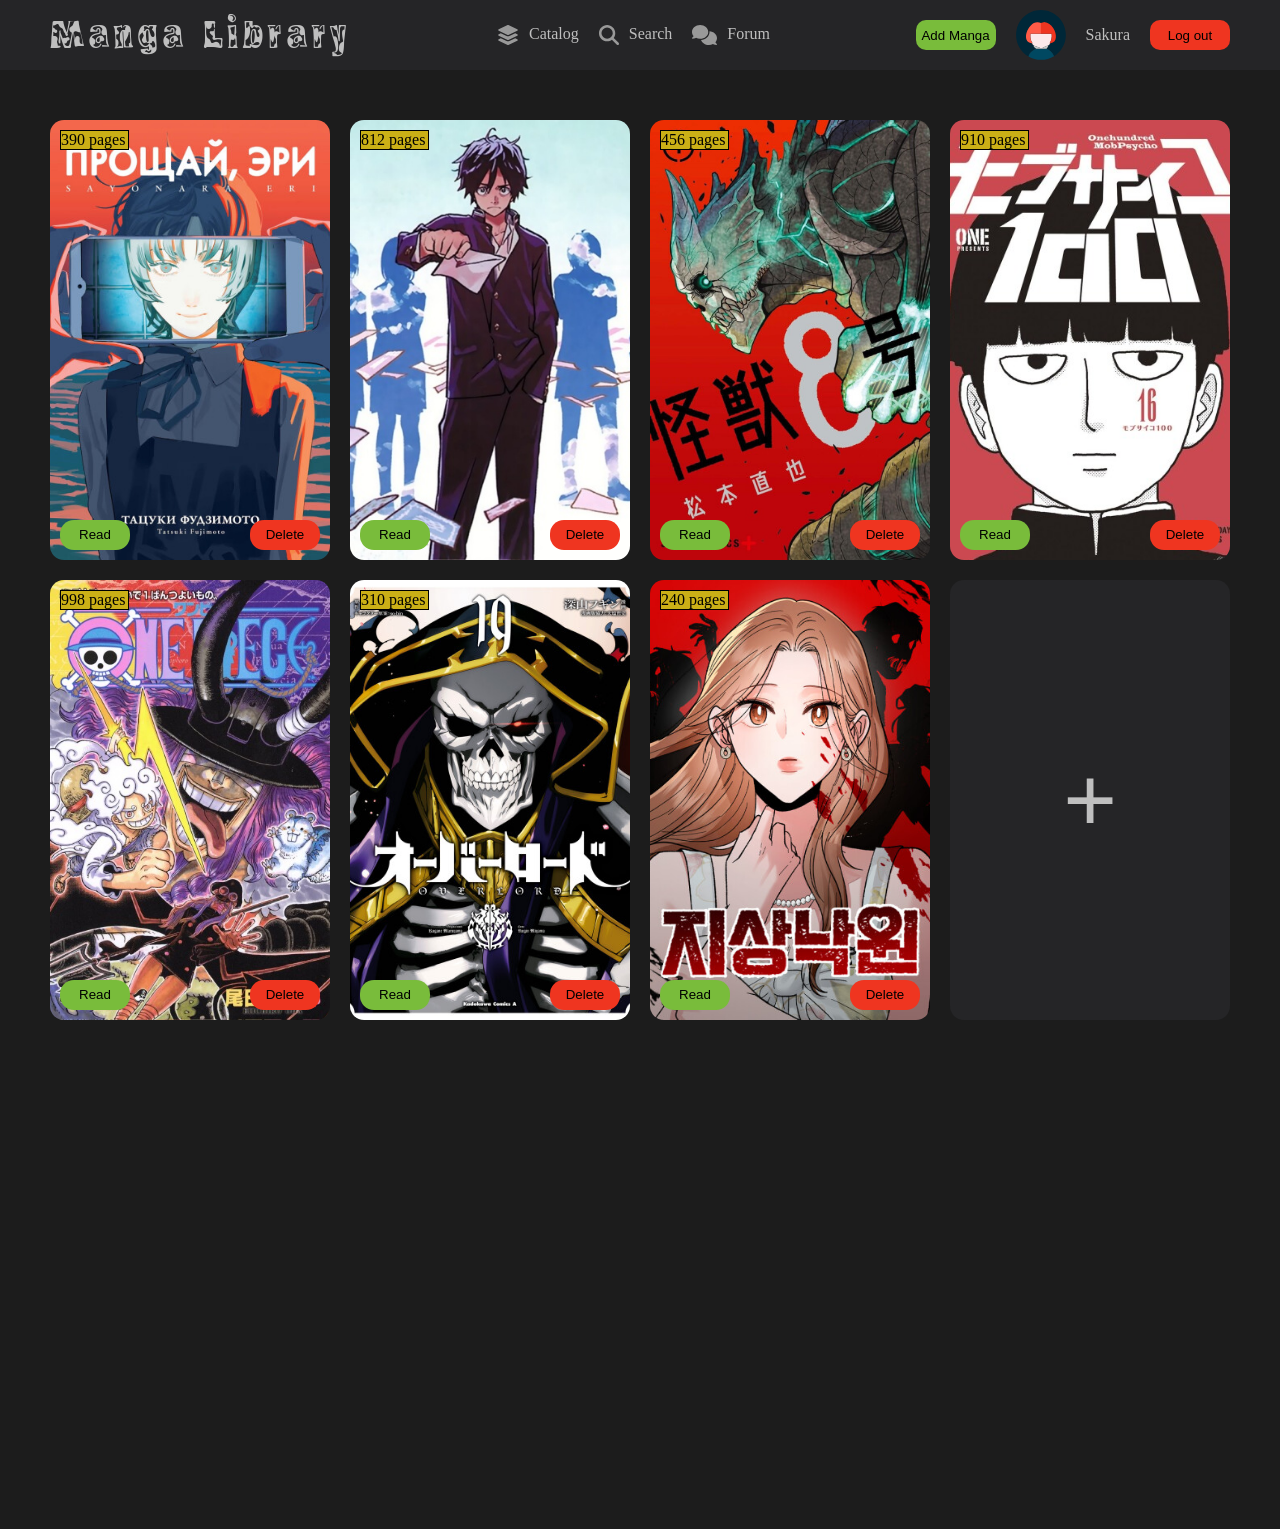
==== mylibrary.html @ 8346c5a6 "feat: add manga library layout and styling" ====
<!DOCTYPE html>
<html lang="en">
<head>
    <meta charset="UTF-8">
    <meta name="viewport" content="width=device-width, initial-scale=1.0">
    <title>My library</title>
    <link rel="stylesheet" href="./stylelibrary.css">
    <script src="./javascript.js" defer></script>
</head>
<body>
    <header>
        <a href="./index.html"><h1>Manga Library</h1></a>
        <nav>
            <div class="catalog">
                <img src="./icons/catalog.svg" alt="catalog-icon" height="20px">
                <p>Catalog</p>
            </div>
            <div class="search">
                <img src="./icons/search.svg" alt="search-icon" height="20px">
                <p>Search</p>
            </div>
            <div class="forum">
                <img src="./icons/forum.svg" alt="focum-icon" height="20px">
                <p>Forum</p>
            </div>
        </nav>
        <user>
            <button id="open-dialog" type="button">Add Manga</button>
            <dialog id="manga-dialog">
                <h2>Add  New Manga</h2>
                <form method="dialog">
                    <label for="title">Manga title
                    <input id="title" name="title" type="text" required>
                    </label>

                    <label for="author">Author
                    <input id="author" name="author" type="text" required>
                    </label>


                    <label for="pages">Pages
                    <input id="pages" name="pages" type="number" required>
                    </label>

                    <label for="image"> Manga Cover URL
                        <input id="image" name="image" type="url" placeholder="https://example.com/manga-cover.jpg" required>
                    </label>
                    <label class="radio" for="read">Read
                    <div>
                        <input id="read" name="read" type="radio" value="yes">yes
                    </div>
                    <div>
                        <input id="read" name="read" type="radio" value="no">no
                    </div>
                    </label>

                    <div class="dialog-buttons">
                        <button value="cancel" type="submit">Cancel</button>
                        <button value="add" type="submit">Add Manga</button>
                    </div>
                </form>
            </dialog>
            <img src="./icons/avatar-girl.svg" height="50px">
            <usernick>Sakura</usernick>
            <button class="login-btn">Log out</button>
        </user>
    </header>
    <main>
        <div class="cards">
            <div class="card">
                <img src="./covers/Goodbye Eri.jpg">
                <button class="delete">Delete</button>
                <button class="change">Read</button>
                <div class="pages"> 390 pages</div>
            </div>
            <div class="card">
                <img src="./covers/I need answer!.jpg">
                <button class="delete">Delete</button>
                <button class="change">Read</button>
                <div class="pages"> 812 pages</div>
            </div>
            <div class="card">
                <img src="./covers/Kaijuu8.jpg">
                <button class="delete">Delete</button>
                <button class="change">Read</button>
                <div class="pages"> 456 pages</div>
            </div>
            <div class="card">
                <img src="./covers/Mob100.jpg">
                <button class="delete">Delete</button>
                <button class="change">Read</button>
                <div class="pages"> 910 pages</div>
            </div>
            <div class="card">
                <img src="./covers/onePeace.jpg">
                <button class="delete">Delete</button>
                <button class="change">Read</button>
                <div class="pages"> 998 pages</div>
            </div>
            <div class="card">
                <img src="./covers/overloard.jpg">
                <button class="delete">Delete</button>
                <button class="change">Read</button>
                <div class="pages"> 310 pages</div>
            </div>
            <div class="card">
                <img src="./covers/Paradise.jpg">
                <button class="delete">Delete</button>
                <button class="change">Read</button>
                <div class="pages"> 240 pages</div>
            </div>
            <div class="newcard">
                <h1>+</h1>
            </div>
        </div>
    </main>
</body>
</html>
---- stylelibrary.css ----
@import url('https://fonts.googleapis.com/css2?family=Moo+Lah+Lah&display=swap');
@import url('https://fonts.googleapis.com/css2?family=Open+Sans:ital,wght@0,600;1,600&display=swap');

:root {
    --main-grey: #252527;
    --main-black:#0A0A0A;
    --second-grey:#BFBFBF;
    --second-black:#1C1C1C;
    --main-red:#EF3520;
    --main-green: #79bc3b;
}
* {
    margin: 0;
    padding: 0;
    box-sizing: border-box;
}
body {
    height: 100vh;
    display: grid;
    grid-template: 70px 5fr / 1fr;
    grid-template-areas: 
        "header"
        "main";
    background-color: var(--main-black);
}

header > a {
        text-decoration: none;
    }
header {
    display: flex;
    justify-content: space-between;
    align-items: center;
    grid-area: header;
    background-color: var(--main-grey);
    padding: 0px 50px 0px 50px;



    
    h1 {
        font-family: "Moo Lah Lah", sans-serif;
        font-weight: 400;
        font-style: normal;
        font-size: 2.5rem;
        color: var(--second-grey);
        letter-spacing: 5px;
        text-decoration: none;

    }
    
    nav img {
        filter: invert(60%);
    }
    nav,
    h4,
    usernick {
        display: flex;
        justify-content: center;
        align-items: center;
        gap: 20px;
        color: var(--second-grey);
    }

    .catalog,
    .search,
    .forum {
        display: flex;
        gap: 10px;
    }

    user {
        display: flex;
        justify-content: center;
        align-items: center;
        gap: 20px;
    }

    button {
        border: none;
        background-color: var(--main-green);
        height: 30px;
        width: 80px;
        border-radius: 10px;
    }

    .login-btn {
        border: none;
        background-color: var(--main-red);
        height: 30px;
        width: 80px;
        border-radius: 10px;
    }

    #manga-dialog {
    position: relative;
    height: 600px;
    width: 500px;
    justify-self: center;
    align-self: center;
    border-radius: 14px;
    background-color: var(--main-grey);
    border: none;

    h2 {
        justify-self: center;
        font-family: "Open Sans", sans-serif;
        font-optical-sizing: auto;
        font-weight: 900;
        font-style: normal;
        font-size: 2rem;
        color: var(--second-grey);
        padding: 20px;
    }
    label {
        font-family: "Open Sans", sans-serif;
        font-optical-sizing: auto;
        font-weight: 900;
        font-style: normal;
        font-size: 1rem;
        color: var(--second-grey);

    } 

    input:not([type="radio"]) {
        height: 30px;
        width: 460px;
        border: none;
        background-color: var(--second-black);
        color: var(--second-grey);
        font-size: 1.2rem;
    }

    input:focus {
        outline: 0;
    }

    button[value="add"] {
        position: absolute;
        height: 40px;
        width: 450px;
        background-color: var(--main-green);
        left: 25px;
        bottom: 20px;
        }
    
    button[value="cancel"] {
        position: absolute;
        height: 40px;
        width: 450px;
        background-color: var(--main-red);
        left: 25px;
        bottom: 80px;
        }
    
}

    #manga-dialog form {
        display: flex;
        flex-direction: column;
        align-items: flex-start;
        padding: 20px;
        gap: 30px;
    }
    .radio {
        display: flex;
        gap: 50px;
    }
    input[type="radio"] {
        accent-color: var(--main-grey);
    }

    .radio div {
        display: flex;
        gap: 5px;
    }
    #pages::-webkit-inner-spin-button,
    #pages::-webkit-outer-spin-button {
        appearance: none;
        margin: 0;
    }


    dialog::backdrop {
    background: rgb(0 0 0 / 90%);
    }
}

main {
    grid-area: main;
    background-color: var(--second-black);
    padding: 50px;

    .cards {
        display: grid;
        grid-template: repeat(3,minmax(350px, 1fr)) / repeat(auto-fill, minmax(250px, 1fr));
        gap: 20px;
    }
    .card {
        position: relative;
        border-radius: 14px;
    }
    .newcard {
        border-radius: 14px;
        background-color: var(--main-grey);
        color: var(--second-grey);
        font-size: 3rem;
        display: flex;
        align-items: center;
        justify-content: center;
    }

    .card img {
        display: block;
        object-fit: cover;
        width: 100%;
        height: 100%;
        border-radius: 14px;
    }
    .card .delete {
        position: absolute;
        bottom: 10px;
        right: 10px;
        background-color: var(--main-red);
    }
    .card .change {
        position: absolute;
        bottom: 10px;
        left: 10px;
        background-color: var(--main-green);
    }
    .card .pages {
        position: absolute;
        z-index: 3;
        color: rgb(0, 0, 0);
        font-size: 16px;
        background-color: #cbb016;
        height: 20px;
        width: 69px;
        top: 10px;
        left: 10px;
        border: 1px solid black;

    }
    button {
        border: none;
        height: 30px;
        width: 70px;
        border-radius: 14px;
    }
}
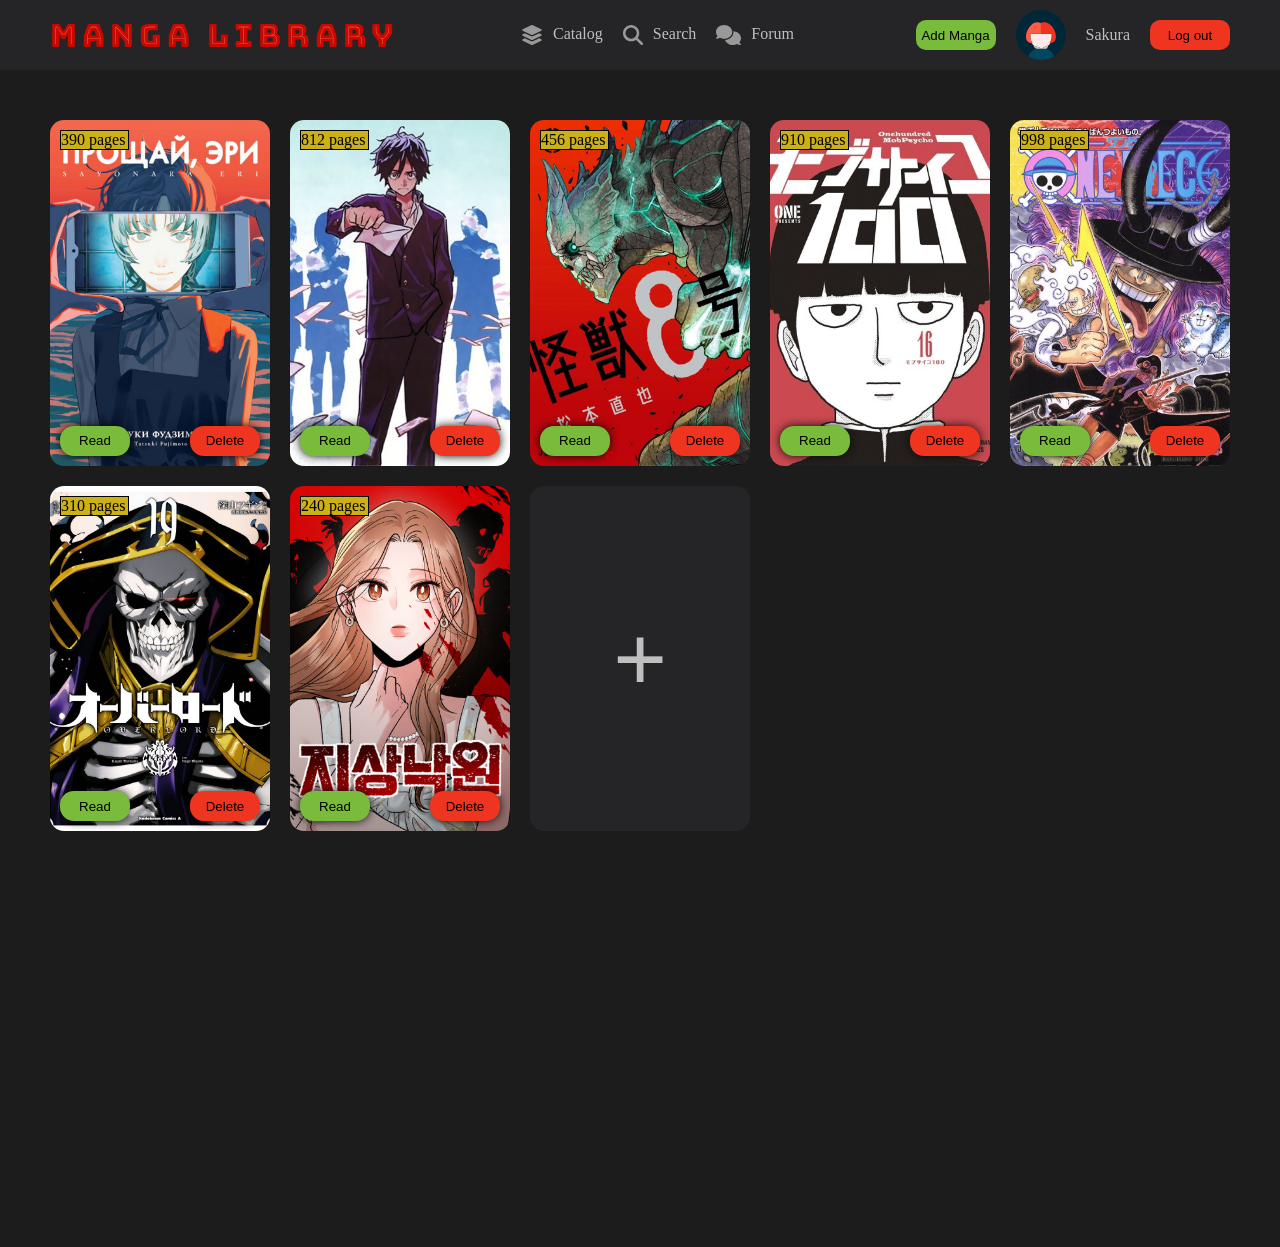
==== commit 449540d1: "feat: add ad, manga updates, and review sections" ====
--- a/mylibrary.html
+++ b/mylibrary.html
@@ -29,7 +29,7 @@
             <dialog id="manga-dialog">
                 <h2>Add  New Manga</h2>
                 <form method="dialog">
-                    <label for="title">Manga title
+                    <label for="title">Manga Title
                     <input id="title" name="title" type="text" required>
                     </label>
 
@@ -45,7 +45,7 @@
                     <label for="image"> Manga Cover URL
                         <input id="image" name="image" type="url" placeholder="https://example.com/manga-cover.jpg" required>
                     </label>
-                    <label class="radio" for="read">Read
+                    <label class="radio" for="read">Read Status
                     <div>
                         <input id="read" name="read" type="radio" value="yes">yes
                     </div>
--- a/stylelibrary.css
+++ b/stylelibrary.css
@@ -1,4 +1,4 @@
-@import url('https://fonts.googleapis.com/css2?family=Moo+Lah+Lah&display=swap');
+@import url('https://fonts.googleapis.com/css2?family=Bungee+Tint&display=swap');
 @import url('https://fonts.googleapis.com/css2?family=Open+Sans:ital,wght@0,600;1,600&display=swap');
 
 :root {
@@ -39,11 +39,9 @@
 
     
     h1 {
-        font-family: "Moo Lah Lah", sans-serif;
+        font-family: "Bungee Tint", sans-serif;
         font-weight: 400;
         font-style: normal;
-        font-size: 2.5rem;
-        color: var(--second-grey);
         letter-spacing: 5px;
         text-decoration: none;
 
@@ -193,12 +191,14 @@
 
     .cards {
         display: grid;
-        grid-template: repeat(3,minmax(350px, 1fr)) / repeat(auto-fill, minmax(250px, 1fr));
+        grid-template: repeat(3,minmax(300px, 1fr)) / repeat(auto-fill, minmax(200px, 1fr));
         gap: 20px;
     }
-    .card {
+    .card,
+    .newcard {
         position: relative;
         border-radius: 14px;
+        transition: box-shadow 0.3s ease;
     }
     .newcard {
         border-radius: 14px;
@@ -247,5 +247,11 @@
         height: 30px;
         width: 70px;
         border-radius: 14px;
+        box-shadow: 0 0 10px var(--main-black);
+    }
+
+    .card:hover,
+    .newcard:hover {
+        box-shadow: 0 0 15px var(--main-red);
     }
 }
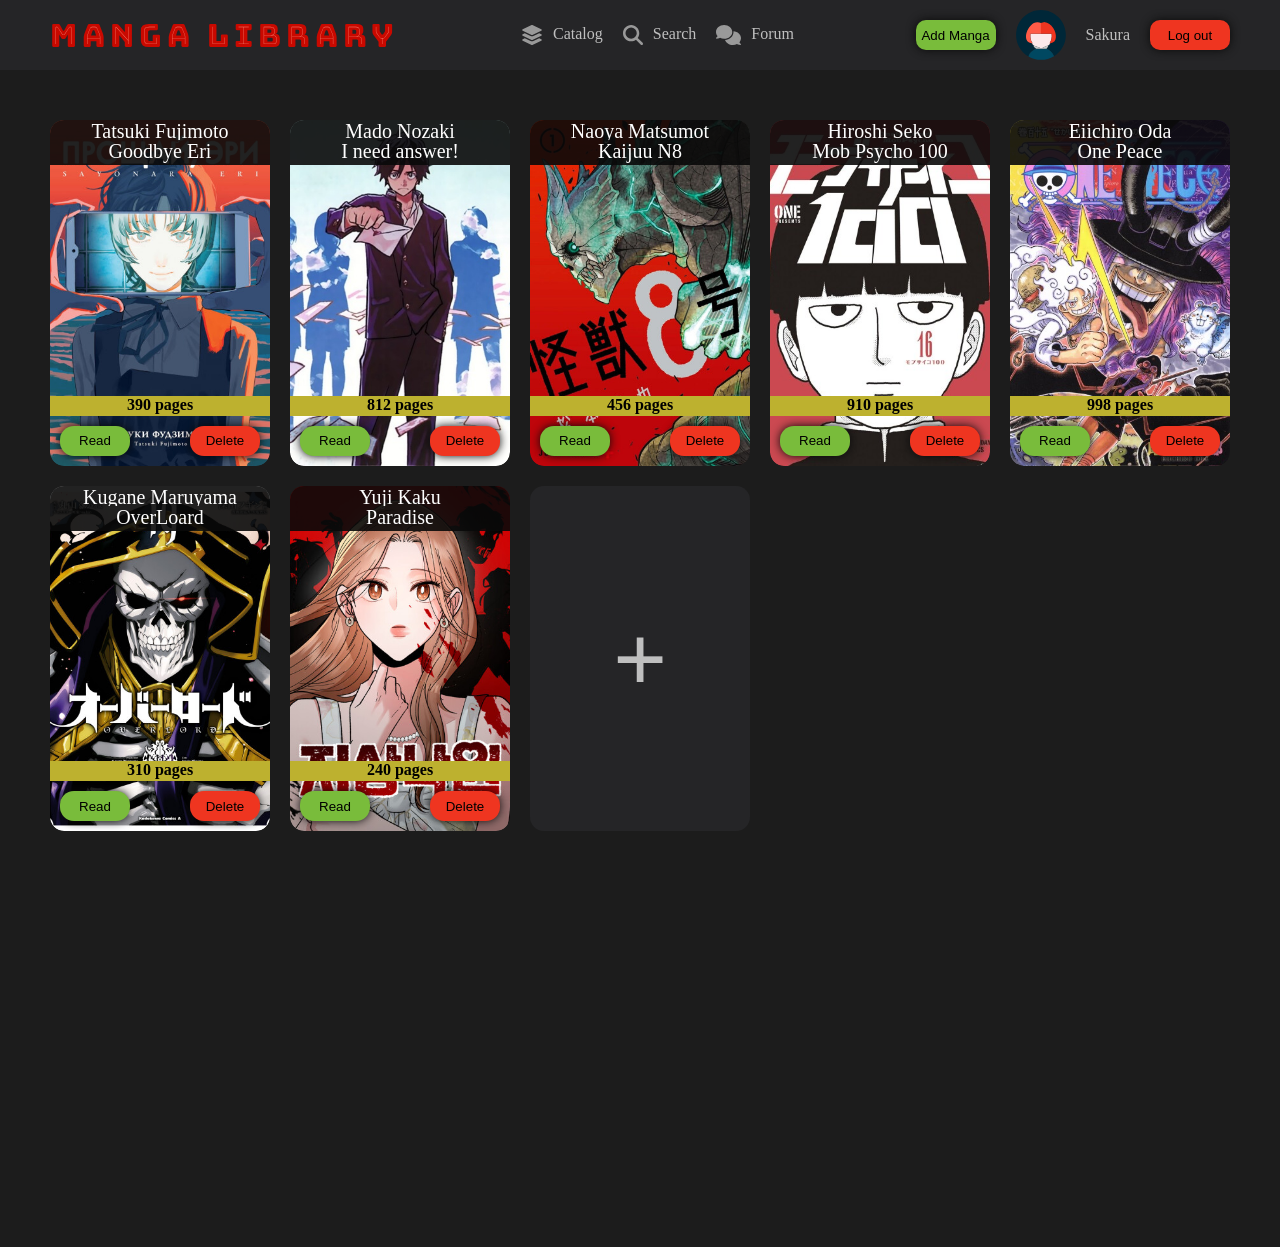
==== commit aedc9c81: "feat: toggle read status and remove book cards" ====
--- a/mylibrary.html
+++ b/mylibrary.html
@@ -5,7 +5,7 @@
     <meta name="viewport" content="width=device-width, initial-scale=1.0">
     <title>My library</title>
     <link rel="stylesheet" href="./stylelibrary.css">
-    <script src="./javascript.js" defer></script>
+    <script src="javascript.js" defer></script>
 </head>
 <body>
     <header>
@@ -47,10 +47,10 @@
                     </label>
                     <label class="radio" for="read">Read Status
                     <div>
-                        <input id="read" name="read" type="radio" value="yes">yes
+                        <input id="read-yes" name="read" type="radio" value="yes" required>yes
                     </div>
                     <div>
-                        <input id="read" name="read" type="radio" value="no">no
+                        <input id="read-no" name="read" type="radio" value="no" required>no
                     </div>
                     </label>
 
@@ -67,47 +67,61 @@
     </header>
     <main>
         <div class="cards">
-            <div class="card">
+            <div class="card" data-id="3aa12e16-151f-4973-b3b1-7df91e307129">
                 <img src="./covers/Goodbye Eri.jpg">
                 <button class="delete">Delete</button>
-                <button class="change">Read</button>
-                <div class="pages"> 390 pages</div>
+                <button class="read">Read</button>
+                <div class="pages">390 pages</div>
+                <div class="author">Tatsuki Fujimoto</div>
+                <div class="title">Goodbye Eri</div>
             </div>
-            <div class="card">
+            <div class="card" data-id="7c34b9d2-6a81-4cf8-91e5-2f0d7a8c53b4">
                 <img src="./covers/I need answer!.jpg">
                 <button class="delete">Delete</button>
-                <button class="change">Read</button>
-                <div class="pages"> 812 pages</div>
+                <button class="read">Read</button>
+                <div class="pages">812 pages</div>
+                <div class="author">Mado Nozaki</div>
+                <div class="title">I need answer!</div>
             </div>
-            <div class="card">
+            <div class="card" data-id="e18f4260-9d73-4b35-a6cf-0b1e54d82967">
                 <img src="./covers/Kaijuu8.jpg">
                 <button class="delete">Delete</button>
-                <button class="change">Read</button>
-                <div class="pages"> 456 pages</div>
+                <button class="read">Read</button>
+                <div class="pages">456 pages</div>
+                <div class="author">Naoya Matsumot</div>
+                <div class="title">Kaijuu N8</div>
             </div>
-            <div class="card">
+            <div class="card" data-id="42d8ca91-f7e3-46a0-8b62-c39f0d17e5ab">
                 <img src="./covers/Mob100.jpg">
                 <button class="delete">Delete</button>
-                <button class="change">Read</button>
-                <div class="pages"> 910 pages</div>
+                <button class="read">Read</button>
+                <div class="pages">910 pages</div>
+                <div class="author">Hiroshi Seko</div>
+                <div class="title">Mob Psycho 100</div>
             </div>
-            <div class="card">
+            <div class="card" data-id="b6e90a47-2cfd-4e18-9a73-85db1f64c0e2">
                 <img src="./covers/onePeace.jpg">
                 <button class="delete">Delete</button>
-                <button class="change">Read</button>
+                <button class="read">Read</button>
                 <div class="pages"> 998 pages</div>
+                <div class="author">Eiichiro Oda</div>
+                <div class="title">One Peace</div>
             </div>
-            <div class="card">
+            <div class="card" data-id="9f1c7d58-3a64-4b9e-b2f0-6d8a15ce4793">
                 <img src="./covers/overloard.jpg">
                 <button class="delete">Delete</button>
-                <button class="change">Read</button>
-                <div class="pages"> 310 pages</div>
+                <button class="read">Read</button>
+                <div class="pages">310 pages</div>
+                <div class="author">Kugane Maruyama</div>
+                <div class="title">OverLoard</div>
             </div>
-            <div class="card">
+            <div class="card" data-id="c5a27e80-81fd-49c6-94b3-e70d2a8f1569">
                 <img src="./covers/Paradise.jpg">
                 <button class="delete">Delete</button>
-                <button class="change">Read</button>
-                <div class="pages"> 240 pages</div>
+                <button class="read">Read</button>
+                <div class="pages">240 pages</div>
+                <div class="author">Yuji Kaku</div>
+                <div class="title">Paradise</div>
             </div>
             <div class="newcard">
                 <h1>+</h1>
--- a/stylelibrary.css
+++ b/stylelibrary.css
@@ -8,6 +8,7 @@
     --second-black:#1C1C1C;
     --main-red:#EF3520;
     --main-green: #79bc3b;
+    --main-yellow:#bdb12f;
 }
 * {
     margin: 0;
@@ -199,6 +200,7 @@
         position: relative;
         border-radius: 14px;
         transition: box-shadow 0.3s ease;
+        overflow: hidden;
     }
     .newcard {
         border-radius: 14px;
@@ -223,23 +225,54 @@
         right: 10px;
         background-color: var(--main-red);
     }
-    .card .change {
+    .card .read {
         position: absolute;
         bottom: 10px;
         left: 10px;
         background-color: var(--main-green);
     }
+    .card .read.unread {
+        position: absolute;
+        bottom: 10px;
+        left: 10px;
+        background-color: var(--main-yellow);
+    }
     .card .pages {
         position: absolute;
         z-index: 3;
         color: rgb(0, 0, 0);
         font-size: 16px;
-        background-color: #cbb016;
+        font-weight: 900;
+        background-color: #bdb12f;
         height: 20px;
-        width: 69px;
-        top: 10px;
-        left: 10px;
-        border: 1px solid black;
+        width: 100%;
+        bottom: 50px;
+        text-align: center;
+    }
+
+    .card .author {
+        position: absolute;
+        z-index: 3;
+        color: #fefefe;
+        font-size: 20px;
+        background-color: #0a0a0ae5;
+        height: 20px;
+        width: 100%;
+        top: 0px;
+        text-align: center;
+    }
+
+    .card .title {
+        position: absolute;
+        z-index: 3;
+        color: #ffffff;
+        font-size: 20px;
+        background-color: #0a0a0ae5;
+        height: 25px;
+        width: 100%;
+        top: 20px;
+        text-align: center;
+    }
 
     }
     button {
@@ -253,5 +286,4 @@
     .card:hover,
     .newcard:hover {
         box-shadow: 0 0 15px var(--main-red);
-    }
-}+    }
